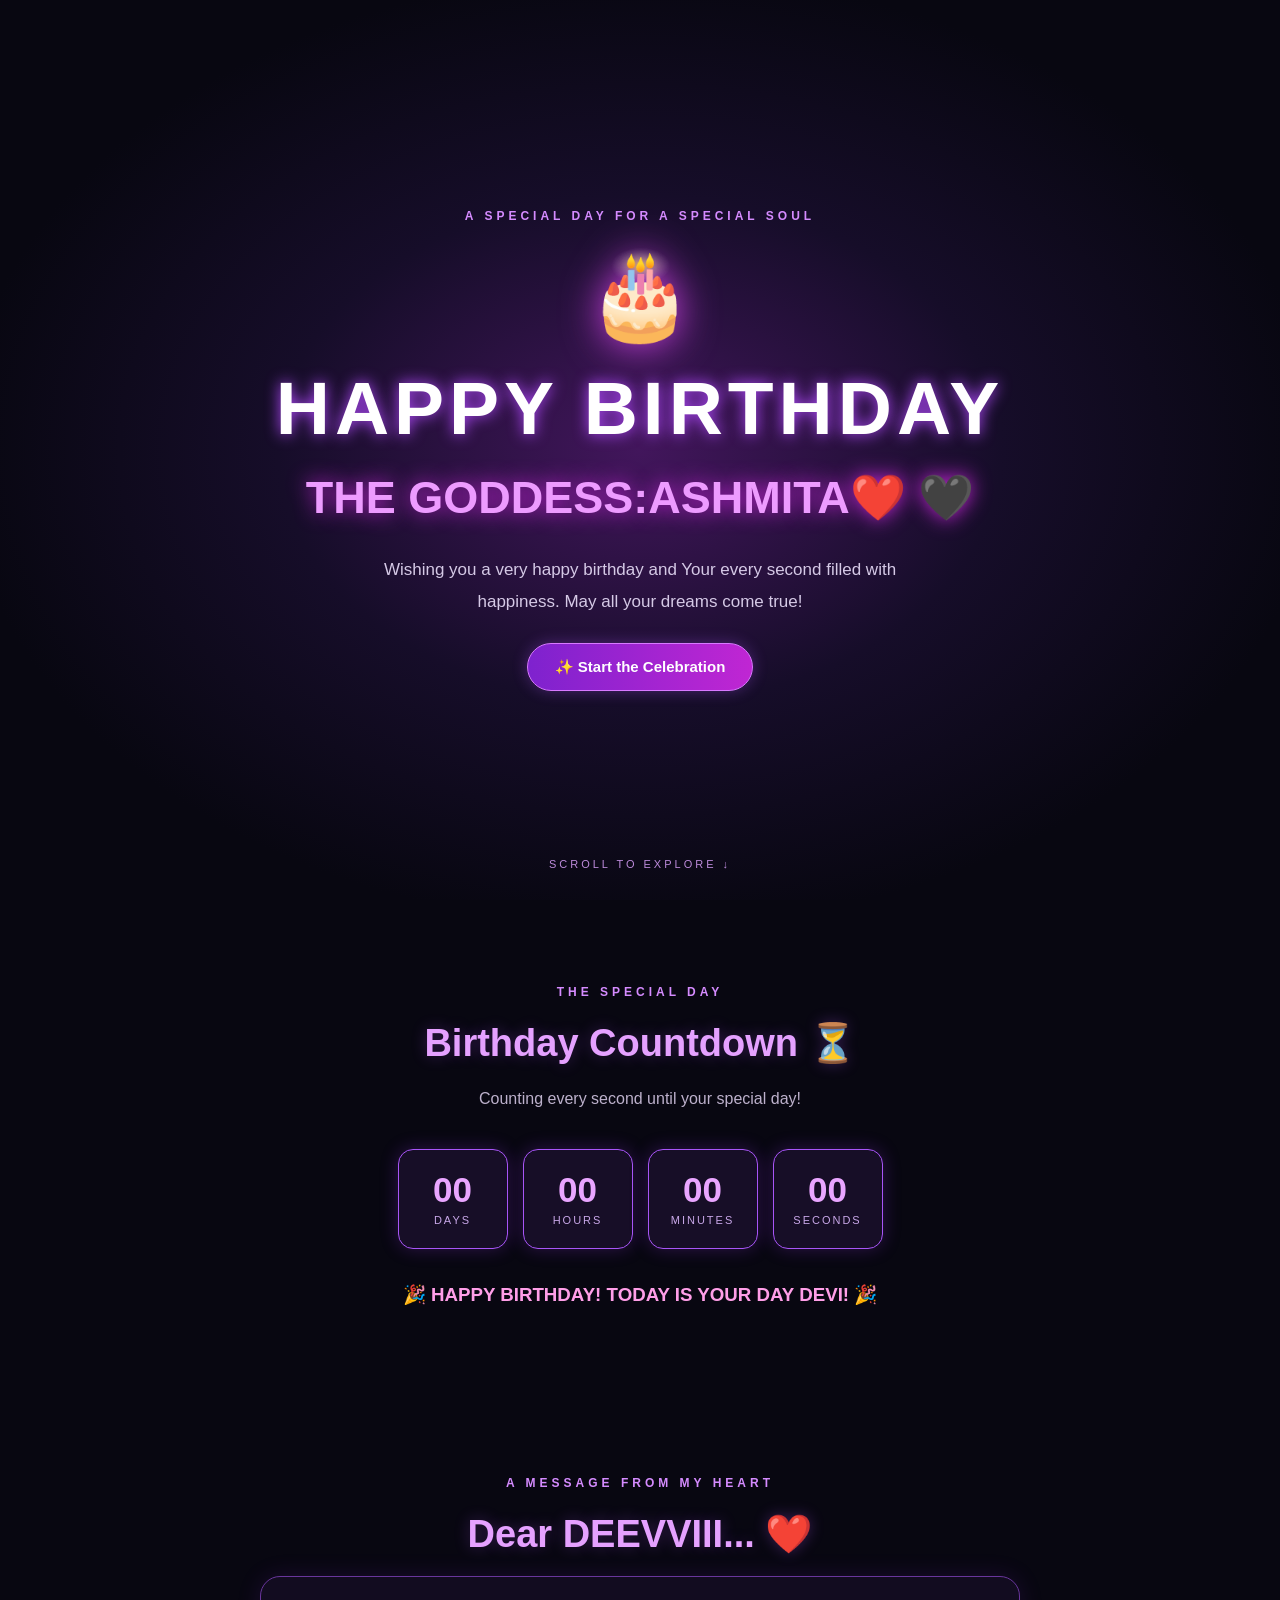
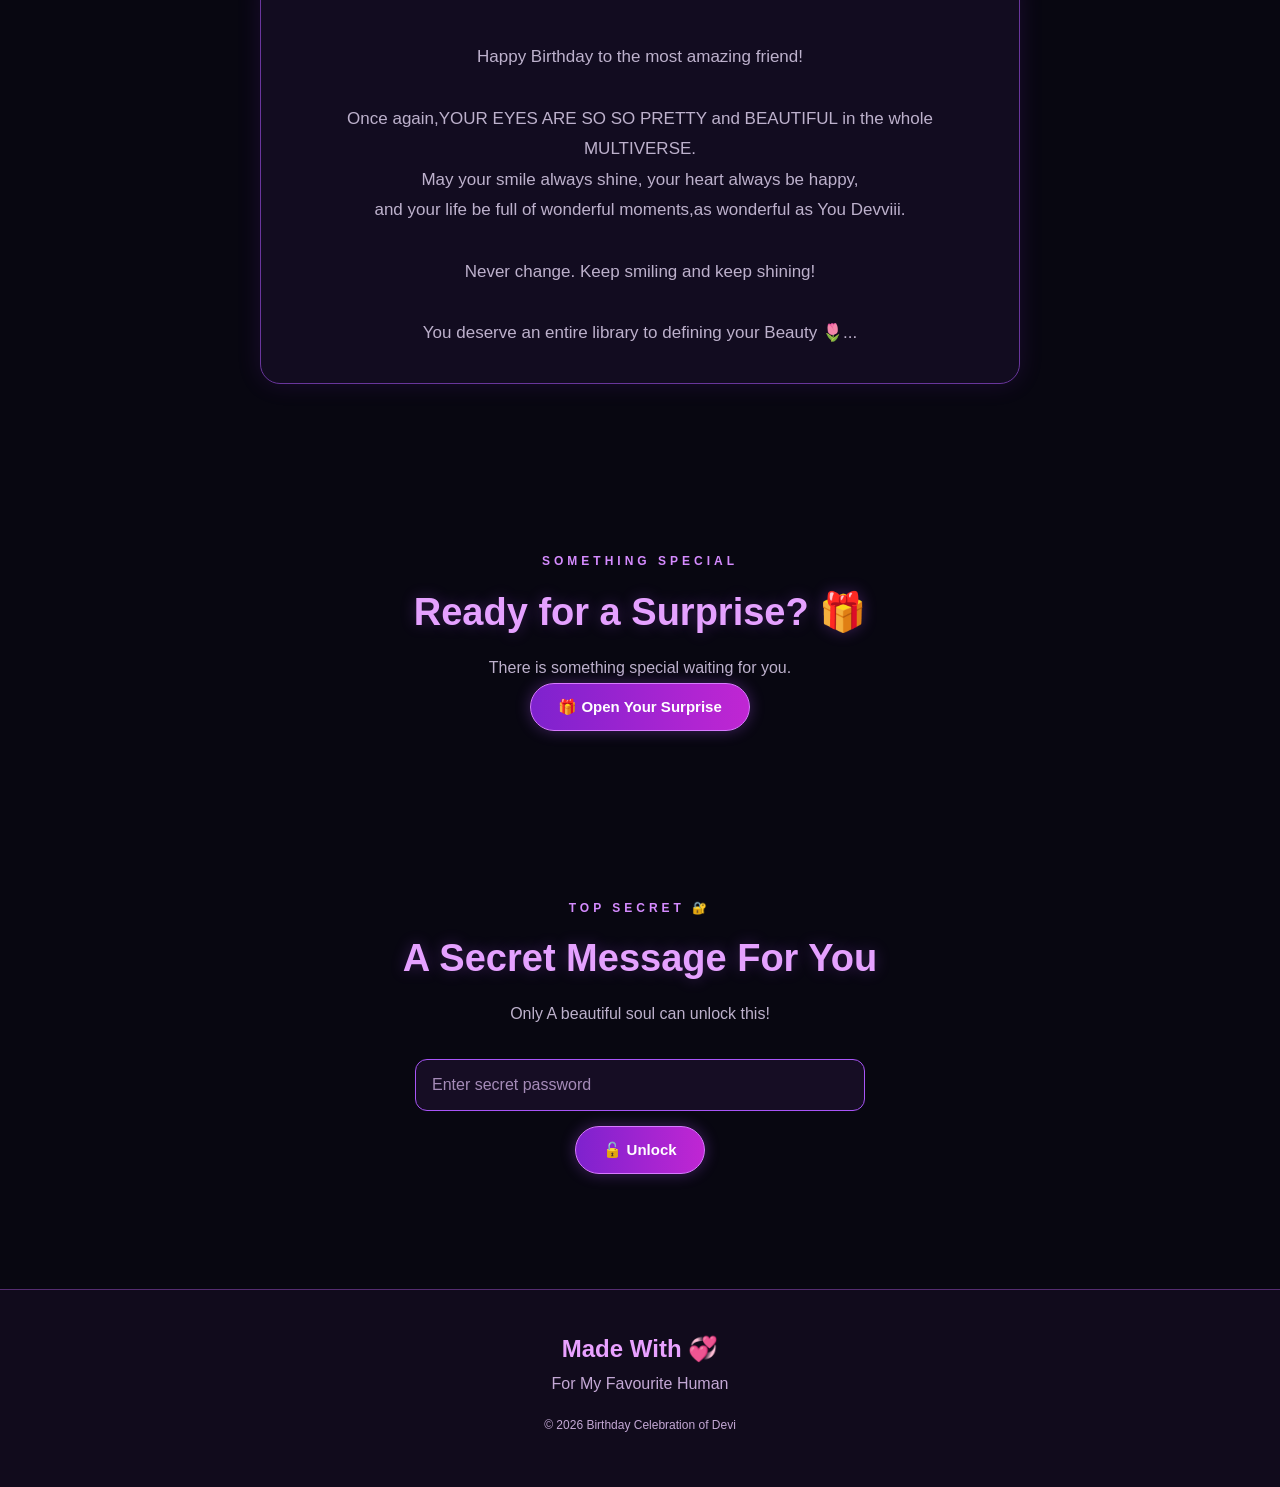
==== index.html @ a3183020 "Birthday website" ====
<!DOCTYPE html>
<html lang="en">
<head>
    <meta charset="UTF-8">
    <meta name="viewport" content="width=device-width, initial-scale=1.0">

    <title>Hello,November</title>

    <link rel="stylesheet" href="style.css">
</head>

<body>

    <!-- Background stars -->
    <div class="stars" id="stars"></div>

    <!-- Main birthday section -->
    <header class="hero">

        <p class="top-text">A SPECIAL DAY FOR A SPECIAL SOUL</p>

        <div class="birthday-icon">🎂</div>

        <h1>HAPPY BIRTHDAY</h1>

        <h2 id="friendName">The Goddess:ASHMITA❤️</h2>

        <p class="hero-message">
            Wishing you a very happy birthday and Your every second filled with
            happiness.
            May all your dreams come true!
        </p>

        <button class="main-btn" id="startBtn">
            ✨ Start the Celebration
        </button>

        <p class="scroll-text">SCROLL TO EXPLORE ↓</p>

    </header>


    <!-- Countdown section -->
    <section class="section countdown-section">

        <p class="section-label">THE SPECIAL DAY</p>

        <h2>Birthday Countdown ⏳</h2>

        <p>Counting every second until your special day!</p>

        <div class="countdown">

            <div class="time-box">
                <span id="days">00</span>
                <small>DAYS</small>
            </div>

            <div class="time-box">
                <span id="hours">00</span>
                <small>HOURS</small>
            </div>

            <div class="time-box">
                <span id="minutes">00</span>
                <small>MINUTES</small>
            </div>

            <div class="time-box">
                <span id="seconds">00</span>
                <small>SECONDS</small>
            </div>

        </div>

        <h3 id="countdownMessage"></h3>

    </section>


    <!-- Birthday message -->
    <section class="section message-section">

        <p class="section-label">A MESSAGE FROM MY HEART</p>

        <h2>Dear DEEVVIII... ❤️</h2>

        <p class="letter">
            Happy Birthday to the most amazing friend!

            Once again,YOUR EYES ARE SO SO PRETTY and BEAUTIFUL in the whole MULTIVERSE.
                May your smile always shine, your heart always be happy,
                and your life be full of wonderful moments,as wonderful as You Devviii.

            Never change. Keep smiling and keep shining!

            You deserve an entire library to defining your Beauty 🌷...
        </p>

    </section>

    <!-- Surprise section -->
    <section class="section surprise-section">

        <p class="section-label">SOMETHING SPECIAL</p>

        <h2>Ready for a Surprise? 🎁</h2>

        <p>There is something special waiting for you.</p>

        <button id="surpriseBtn" class="main-btn">
            🎁 Open Your Surprise
        </button>

        <div id="surpriseMessage" class="surprise hidden">

            <div class="surprise-icon">💜</div>

            <h2>You Are Truly Special!</h2>

            <p>
                No matter how many birthdays pass,
                May your month of November be filled with blessing,happiness,joy and peace.
                You love 'Tulip' and 'Bougainvillea'🌷but you are more than the sum of these🪷...YOU ARE A WHOLE GARDEN OF FLOWER...
            </p>

            <h3>HAPPY BIRTHDAY! 🥳</h3>
            <section class="section gallery-section">

                <p class="section-label">YOUR LITTLE HAPPINESS</p>
                <p>Some are too special to you.</p>

                <div class="gallery">

                    <div class="photo-card">
                        <img src="http://localhost/devi/images/tulip.jpg">
                        <p>This flower describe your infinite Beauty...💖</p>
                    </div>

                    <div class="photo-card">
                        <img src="http://localhost/devi/images/icecream.jpg">
                        <p> This sweetness belongs to you...💝</p>
                    </div>

                    <div class="photo-card">
                        <img src="http://localhost/devi/images/ghungroo.webp">
                        <p> Your eternal beauty,passion,and grace all come from here...💞</p>
                    </div>

                </div>

            </section>
            

        </div>

    </section>


    <!-- Password section -->
    <section class="section secret-section">

        <p class="section-label">TOP SECRET 🔐</p>

        <h2>A Secret Message For You</h2>

        <p>Only A beautiful soul can unlock this!</p>

        <div class="password-box">

            <input
                type="password"
                id="passwordInput"
                placeholder="Enter secret password"
            >

            <button id="unlockBtn" class="main-btn">
                🔓 Unlock
            </button>

            <p id="passwordError"></p>

        </div>

        <div id="secretMessage" class="secret-message hidden">

            <h2>🔓 Secret Unlocked!</h2>

            <p>
                You are one of the best things that ever
                happened to me.

                Thank you for being my Friend.
                Whatever happens, remember that you
                will always be a special person to me and If Life is a book then You are the best Chapter of my book.

                BEST DEVOTEE FOREVER DEVI!💗💕...
            </p>
            <section class="section music-section">

                <p class="section-label">A LITTLE MUSIC</p>

                <h2>Let's Celebrate 🎵</h2>

                <p>A special song for a special person.</p>

                <button id="musicBtn" class="main-btn">
                    ▶ Play Beautiful Music
                </button>

                <audio id="birthdayMusic" loop>
                <source src="http://localhost/devi/images/song.mp3" type="audio/mpeg">
                </audio>

            </section>

        </div>

    </section>


    <!-- Footer -->
    <footer>

        <h2>Made With 💞</h2>

        <p>For My Favourite Human</p>

        <p class="footer-text">© 2026 Birthday Celebration of Devi</p>

    </footer>


    <!-- Confetti -->
    <canvas id="confettiCanvas"></canvas>

    <script src="script.js"></script>

</body>
</html>
---- style.css ----
* {
    margin: 0;
    padding: 0;
    box-sizing: border-box;
}

html {
    scroll-behavior: smooth;
}

body {
    background: #080711;
    color: white;
    font-family: 'Segoe UI', Arial, sans-serif;
    overflow-x: hidden;
}

.stars {
    position: fixed;
    inset: 0;
    pointer-events: none;
    z-index: 0;
    background-image:
        radial-gradient(white 1px, transparent 1px),
        radial-gradient(#a855f7 1px, transparent 1px);
    background-size: 75px 75px, 110px 110px;
    background-position: 0 0, 35px 35px;
    opacity: 0.35;
}

.hero {
    min-height: 100vh;
    padding: 30px 20px;
    display: flex;
    flex-direction: column;
    align-items: center;
    justify-content: center;
    text-align: center;
    position: relative;
    z-index: 1;
    background:
        radial-gradient(ellipse at center, #42165c 0%, #160d29 40%, #080711 75%);
}

.top-text,
.section-label {
    color: #d58bff;
    font-size: 12px;
    letter-spacing: 4px;
    font-weight: bold;
    margin-bottom: 22px;
}

.birthday-icon {
    font-size: 85px;
    margin-bottom: 20px;
    animation: bounce 2s infinite;
    filter: drop-shadow(0 0 20px #d946ef);
}

.hero h1 {
    font-size: clamp(35px, 8vw, 75px);
    letter-spacing: 5px;
    color: white;
    text-shadow: 0 0 15px #b34bff;
}

.hero h2 {
    font-size: clamp(25px, 5vw, 45px);
    margin: 20px 0;
    color: #ed9bff;
    text-shadow: 0 0 20px #c026d3;
}

.hero-message {
    max-width: 550px;
    line-height: 1.9;
    color: #d5c9e6;
    margin: 10px auto 25px;
    font-size: 17px;
}

.main-btn {
    border: 1px solid #d879ff;
    padding: 14px 27px;
    border-radius: 30px;
    color: white;
    background: linear-gradient(90deg, #7e22ce, #c026d3);
    cursor: pointer;
    font-size: 15px;
    font-weight: bold;
    transition: 0.3s;
    box-shadow: 0 0 15px #a855f755;
}

.main-btn:hover {
    transform: translateY(-4px) scale(1.04);
    box-shadow: 0 0 30px #c026d3;
}

.scroll-text {
    position: absolute;
    bottom: 30px;
    font-size: 11px;
    letter-spacing: 3px;
    color: #bd8bdb;
}

.section {
    position: relative;
    z-index: 1;
    padding: 85px 20px;
    text-align: center;
    max-width: 1100px;
    margin: auto;
}

.section h2 {
    color: #e5a1ff;
    font-size: clamp(27px, 5vw, 38px);
    margin-bottom: 20px;
    text-shadow: 0 0 15px #9d4edd55;
}

.section > p:not(.section-label) {
    color: #bdb1cc;
    line-height: 1.8;
}

.countdown {
    display: flex;
    justify-content: center;
    flex-wrap: wrap;
    gap: 15px;
    margin: 35px auto;
}

.time-box {
    width: 110px;
    padding: 20px 10px;
    border: 1px solid #a855f7;
    border-radius: 15px;
    background: #170e27;
    box-shadow: 0 0 18px #9333ea44;
}

.time-box span {
    display: block;
    font-size: 35px;
    font-weight: bold;
    color: #e9a5ff;
}

.time-box small {
    font-size: 11px;
    color: #c8a7e8;
    letter-spacing: 2px;
}

#countdownMessage {
    color: #ff9ee8;
    margin-top: 20px;
}

.message-section {
    max-width: 800px;
}

.letter {
    white-space: pre-line;
    line-height: 2.2;
    font-size: 17px;
    color: #d4c6e5;
    background: #120c20;
    border: 1px solid #69369c;
    border-radius: 20px;
    padding: 35px;
    box-shadow: 0 0 25px #9333ea22;
}

.signature {
    margin-top: 25px;
    color: #e59cff !important;
    font-size: 20px;
    font-style: italic;
}

.gallery {
    display: grid;
    grid-template-columns: repeat(3, 1fr);
    gap: 20px;
    margin-top: 40px;
}

.photo-card {
    padding: 12px;
    background: #171023;
    border: 1px solid #8839b8;
    border-radius: 18px;
    transition: 0.4s;
}

.photo-card:hover {
    transform: translateY(-10px);
    box-shadow: 0 0 25px #a855f788;
}

.photo-card img {
    width: 100%;
    height: 200px;
    object-fit: cover;
    border-radius: 12px;
    display: block;
}

.photo-card p {
    margin-top: 15px;
    padding-bottom: 5px;
    color: #e5a1ff;
}

.music-section {
    border-top: 1px solid #39204d;
    border-bottom: 1px solid #39204d;
}

.music-section .main-btn {
    margin-top: 25px;
}

.surprise {
    max-width: 650px;
    padding: 35px;
    margin: 35px auto 0;
    border: 1px solid #d946ef;
    border-radius: 25px;
    background: linear-gradient(135deg, #231035, #100b20);
    box-shadow: 0 0 35px #a855f755;
    animation: reveal 0.8s ease;
}

.surprise-icon {
    font-size: 55px;
    margin-bottom: 20px;
}

.surprise p,
.secret-message p {
    color: #e0d2ed;
    line-height: 2;
    white-space: pre-line;
}

.surprise h3 {
    color: #f0a1ff;
    margin-top: 25px;
}

.hidden {
    display: none !important;
}

.password-box {
    max-width: 450px;
    margin: 30px auto;
}

.password-box input {
    width: 100%;
    padding: 16px;
    margin-bottom: 15px;
    border: 1px solid #a855f7;
    border-radius: 12px;
    outline: none;
    background: #160d24;
    color: white;
    font-size: 16px;
}

.password-box input:focus {
    box-shadow: 0 0 15px #a855f7;
}

.password-box input::placeholder {
    color: #a58bb8;
}

#passwordError {
    color: #ff6b9d;
    margin-top: 15px;
}

.secret-message {
    max-width: 650px;
    padding: 30px;
    margin: 30px auto;
    background: #1b1029;
    border: 1px solid #d946ef;
    border-radius: 20px;
    box-shadow: 0 0 30px #a855f755;
    animation: reveal 0.8s ease;
}

footer {
    position: relative;
    z-index: 1;
    text-align: center;
    padding: 45px 15px;
    background: #110b1c;
    border-top: 1px solid #542c70;
}

footer h2 {
    color: #e9a1ff;
    margin-bottom: 12px;
}

footer p {
    color: #c4a8d5;
    margin: 10px;
}

.footer-text {
    font-size: 12px;
    margin-top: 25px;
}

#confettiCanvas {
    position: fixed;
    inset: 0;
    width: 100%;
    height: 100%;
    pointer-events: none;
    z-index: 10;
}

@keyframes bounce {
    0%, 100% {
        transform: translateY(0);
    }
    50% {
        transform: translateY(-15px);
    }
}

@keyframes reveal {
    from {
        opacity: 0;
        transform: scale(0.85);
    }
    to {
        opacity: 1;
        transform: scale(1);
    }
}

@media(max-width: 650px) {
    .gallery {
        grid-template-columns: 1fr;
        max-width: 400px;
        margin-left: auto;
        margin-right: auto;
    }

    .photo-card img {
        height: 250px;
    }

    .letter {
        padding: 22px;
        font-size: 15px;
    }

    .time-box {
        width: 85px;
    }

    .time-box span {
        font-size: 27px;
    }

    .section {
        padding: 65px 18px;
    }

    .top-text {
        letter-spacing: 2px;
    }
}

@keyframes twinkle {
    from {
        opacity: 0.2;
        transform: scale(0.7);
    }

    to {
        opacity: 1;
        transform: scale(1.4);
    }
}
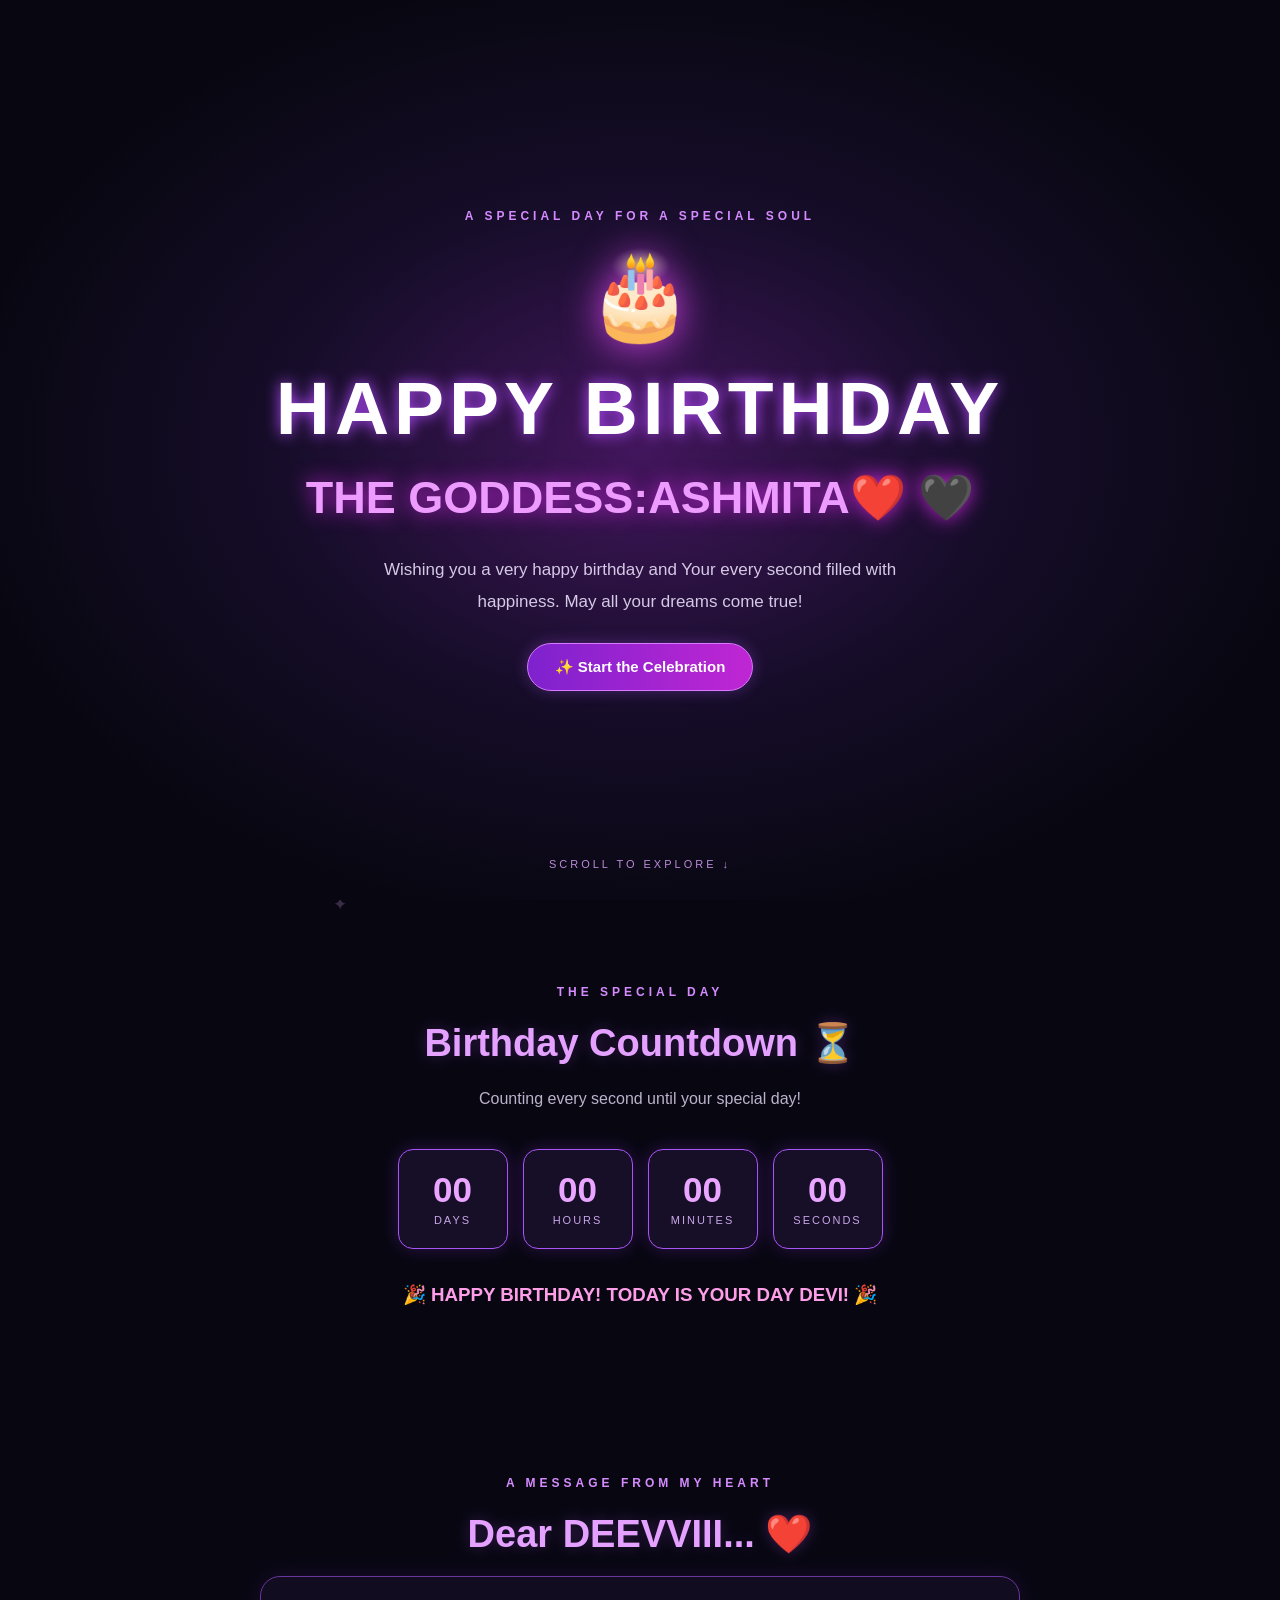
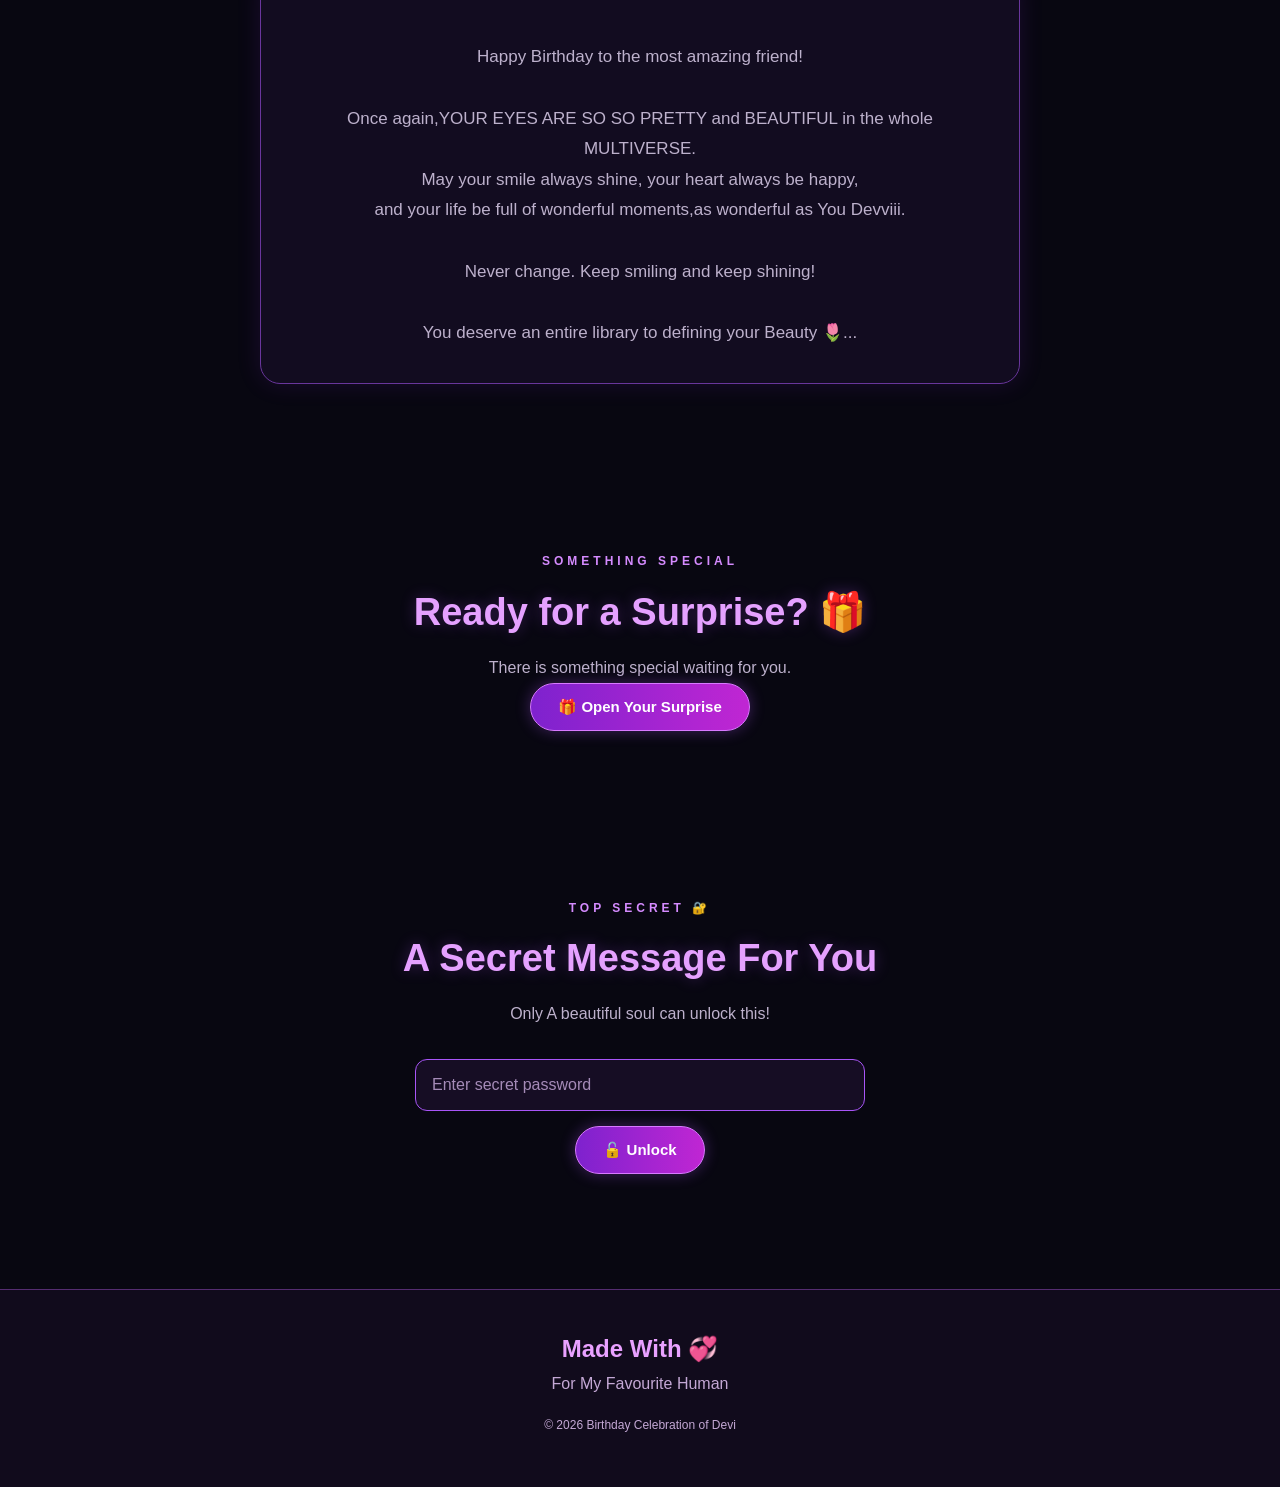
==== commit 52dc7805: "Update index.html" ====
--- a/index.html
+++ b/index.html
@@ -134,17 +134,17 @@
                 <div class="gallery">
 
                     <div class="photo-card">
-                        <img src="http://localhost/devi/images/tulip.jpg">
+                        <img src="images/tulip.jpg" alt="Tulip flower">
                         <p>This flower describe your infinite Beauty...💖</p>
                     </div>
 
                     <div class="photo-card">
-                        <img src="http://localhost/devi/images/icecream.jpg">
+                        <img src="images/icecream.jpg" alt="Icecream">
                         <p> This sweetness belongs to you...💝</p>
                     </div>
 
                     <div class="photo-card">
-                        <img src="http://localhost/devi/images/ghungroo.webp">
+                        <img src="images/ghungroo.webp" alt="Ghungroo">
                         <p> Your eternal beauty,passion,and grace all come from here...💞</p>
                     </div>
 
@@ -210,7 +210,7 @@
                 </button>
 
                 <audio id="birthdayMusic" loop>
-                <source src="http://localhost/devi/images/song.mp3" type="audio/mpeg">
+                <source src="images/song.mp3" type="audio/mpeg">
                 </audio>
 
             </section>
--- a/style.css
+++ b/style.css
@@ -400,3 +400,30 @@
         transform: scale(1.4);
     }
 }
+.gallery {
+    display: grid;
+    grid-template-columns: repeat(3, 1fr);
+    gap: 12px;
+    width: 100%;
+}
+
+.gallery img {
+    display: block;
+    width: 100%;
+    height: 180px;
+    object-fit: cover;
+    border-radius: 12px;
+}
+
+@media (max-width: 600px) {
+    .gallery {
+        grid-template-columns: 1fr;
+    }
+
+    .gallery img {
+        width: 100%;
+        height: auto;
+        max-height: 350px;
+        object-fit: contain;
+    }
+}
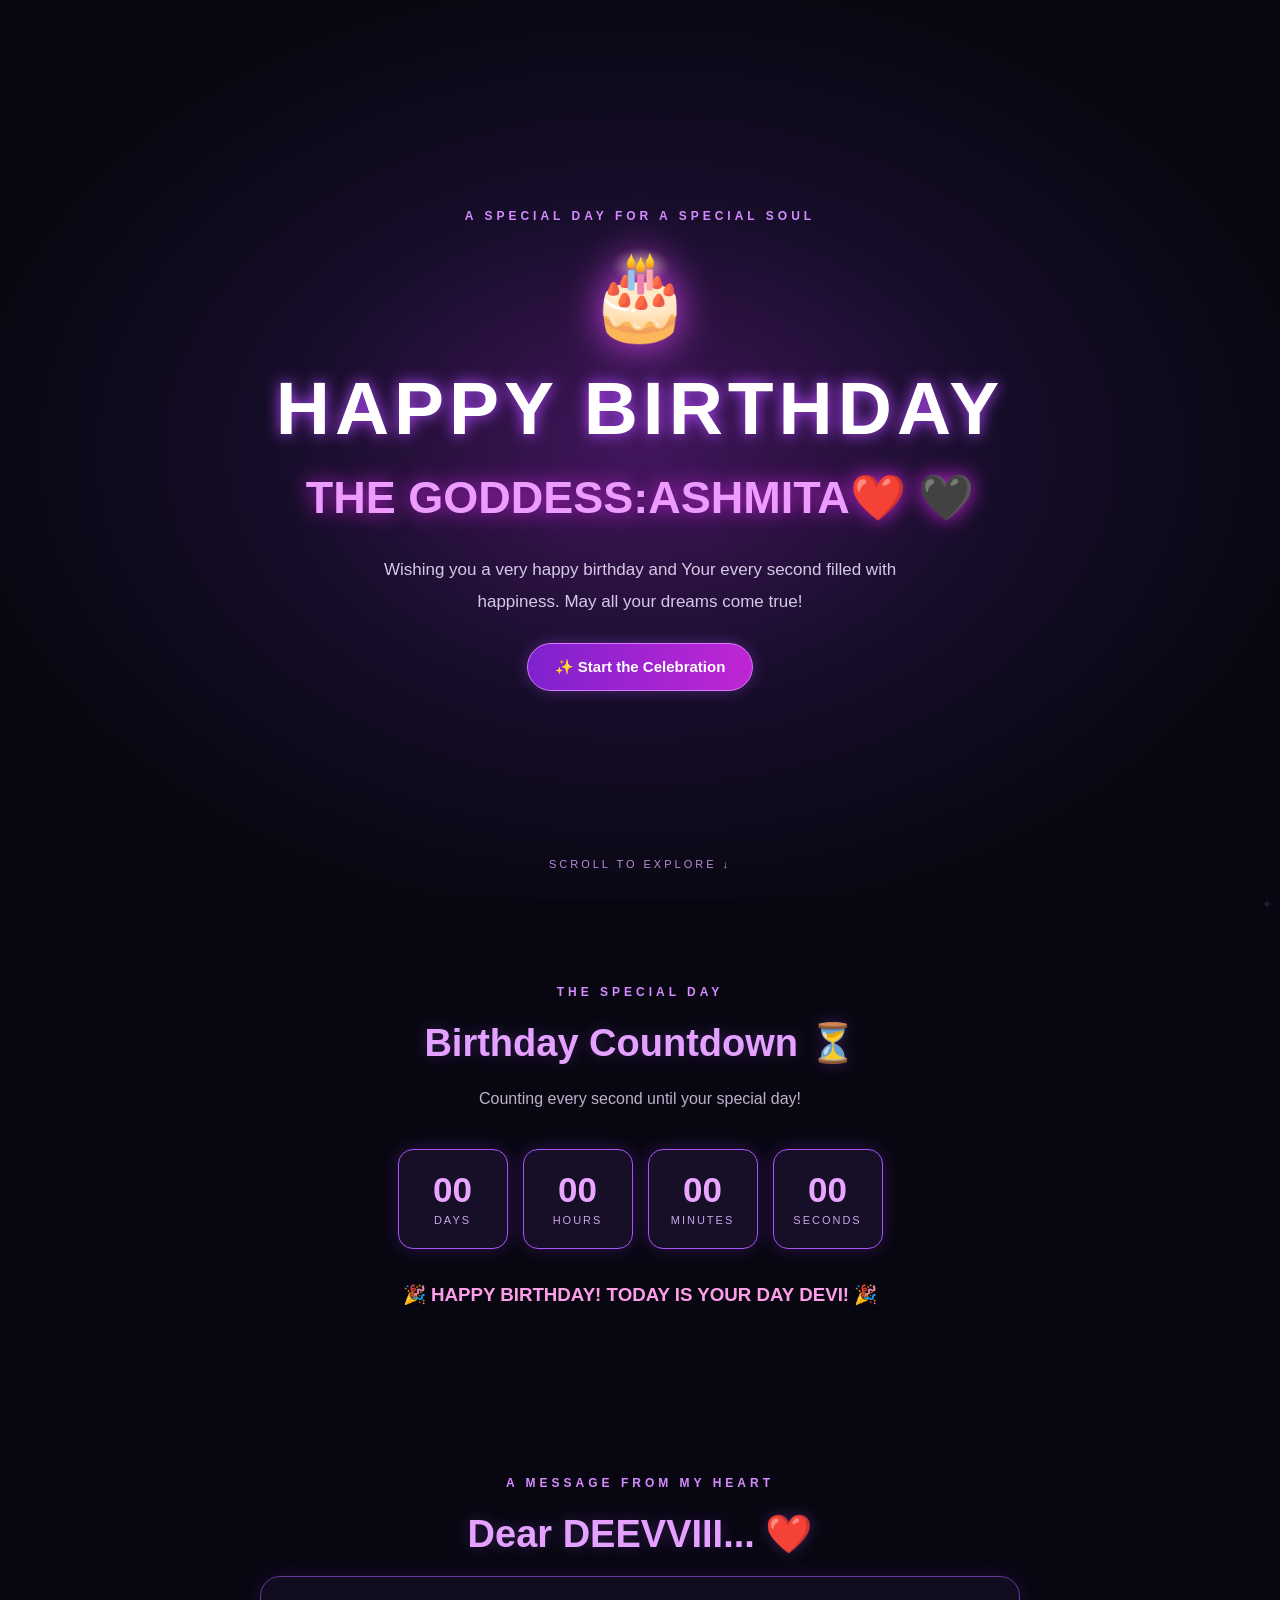
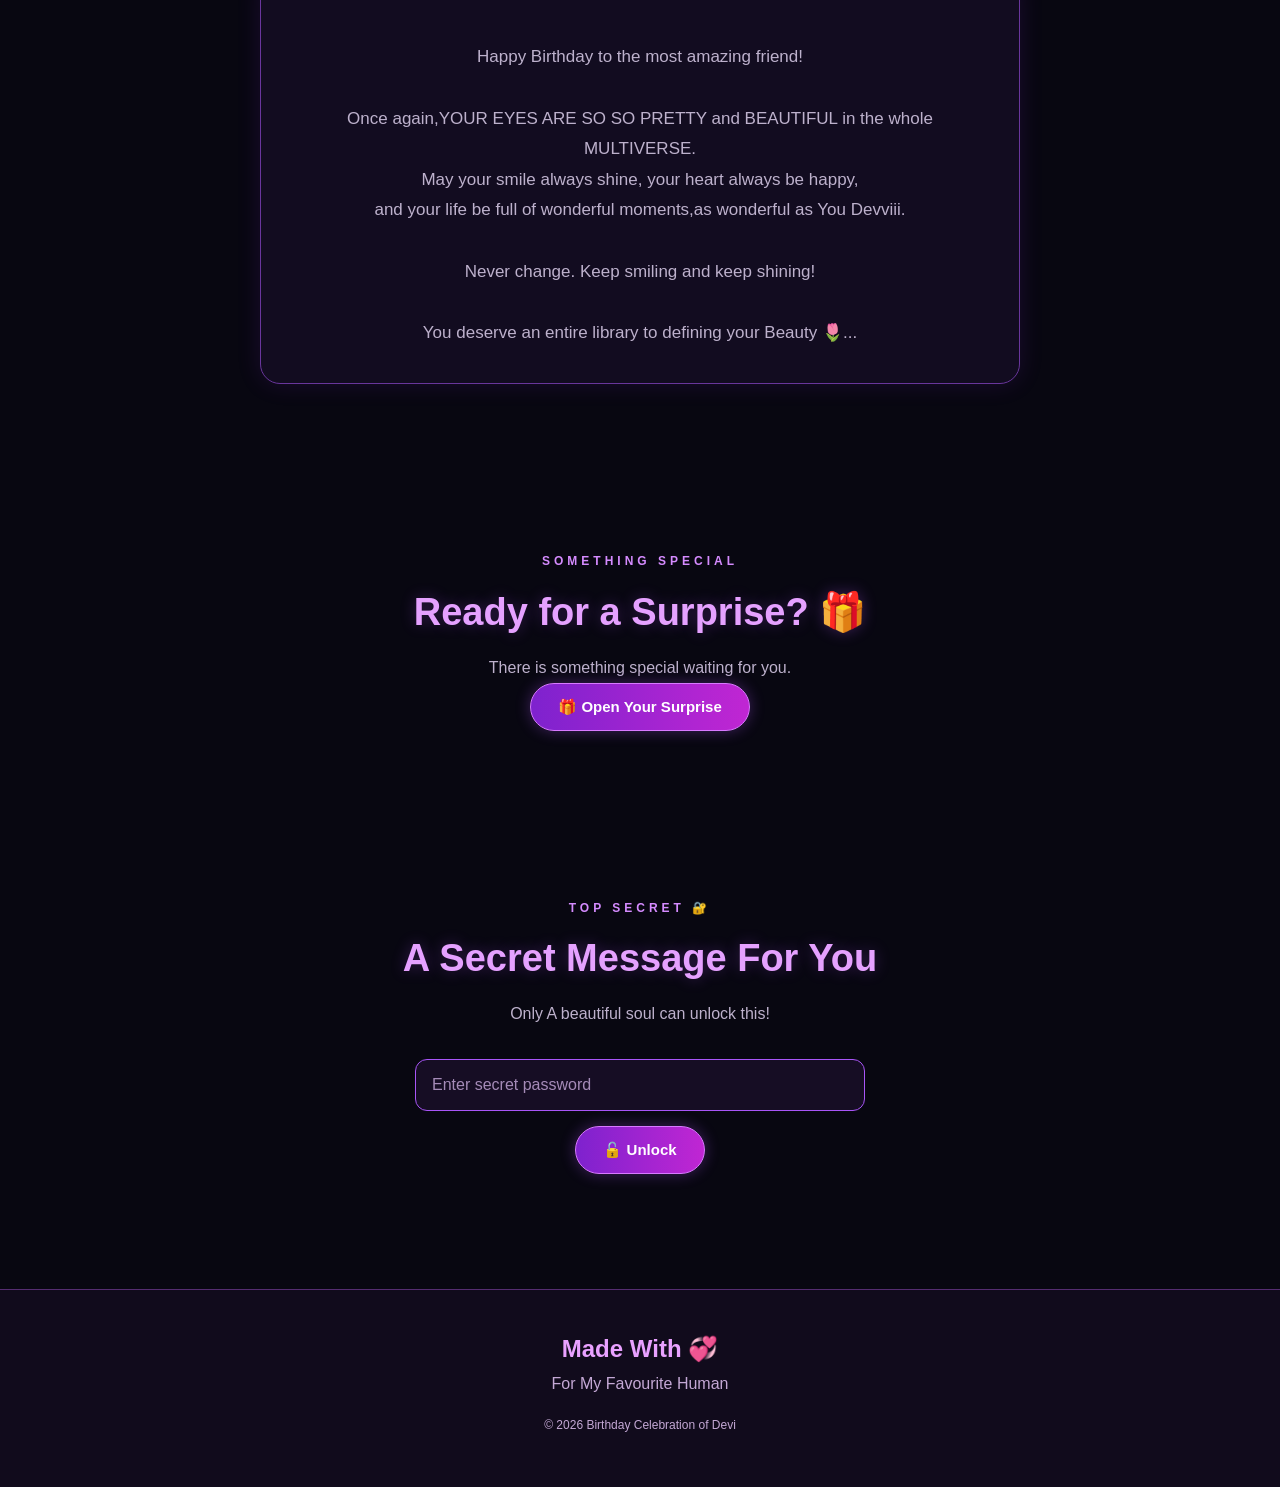
==== commit 808a9109: "Update index.html" ====
--- a/index.html
+++ b/index.html
@@ -135,7 +135,7 @@
 
                     <div class="photo-card">
                         <img src="images/tulip.jpg" alt="Tulip flower">
-                        <p>This flower describe your infinite Beauty...💖</p>
+                        <p>This flower symbolizes your infinite Beauty...💖</p>
                     </div>
 
                     <div class="photo-card">
--- a/style.css
+++ b/style.css
@@ -427,3 +427,32 @@
         object-fit: contain;
     }
 }
+/* Tablet layout */
+@media (min-width: 601px) and (max-width: 1024px) {
+    .gallery {
+        grid-template-columns: repeat(2, 1fr);
+        gap: 18px;
+    }
+
+    .photo-card img {
+        width: 100%;
+        height: 250px;
+        object-fit: cover;
+    }
+
+    .hero h1 {
+        font-size: 42px;
+    }
+}
+
+/* Mobile layout */
+@media (max-width: 600px) {
+    .gallery {
+        grid-template-columns: 1fr;
+    }
+
+    .photo-card img {
+        width: 100%;
+        height: auto;
+    }
+}
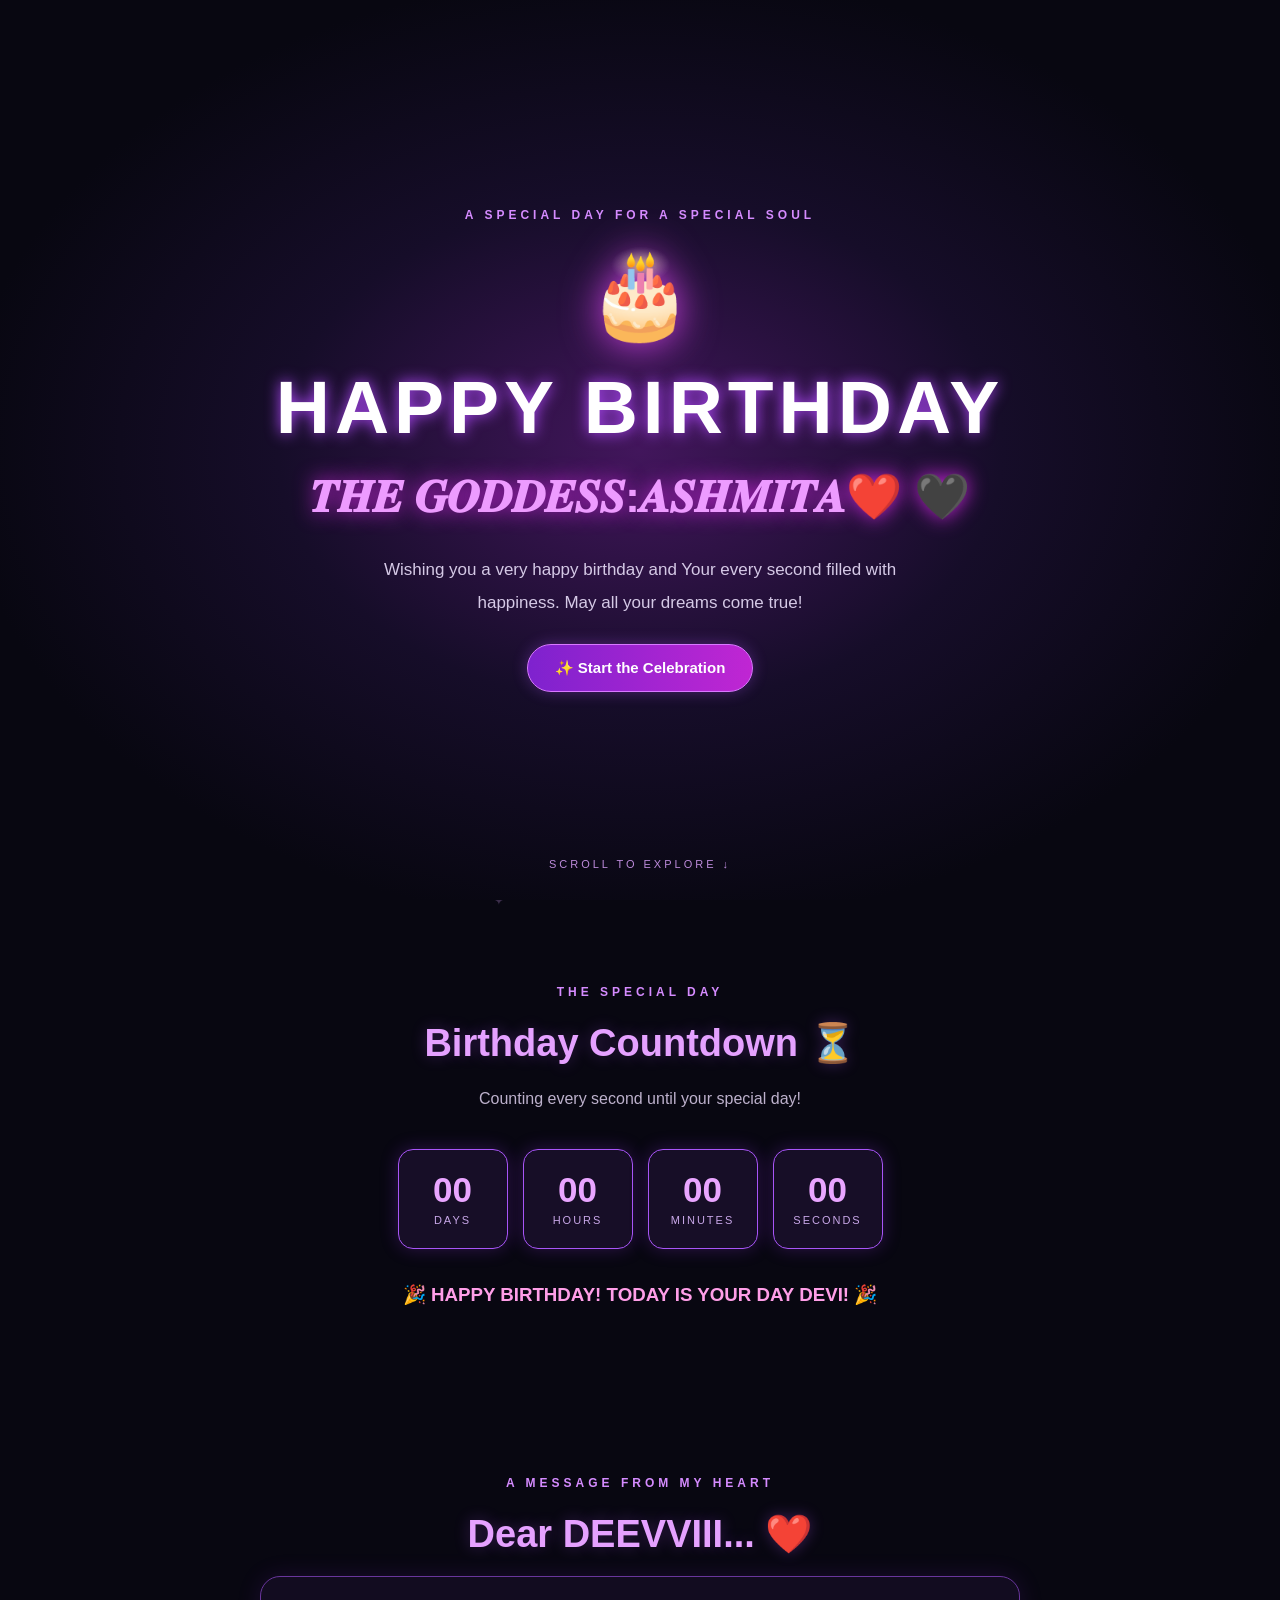
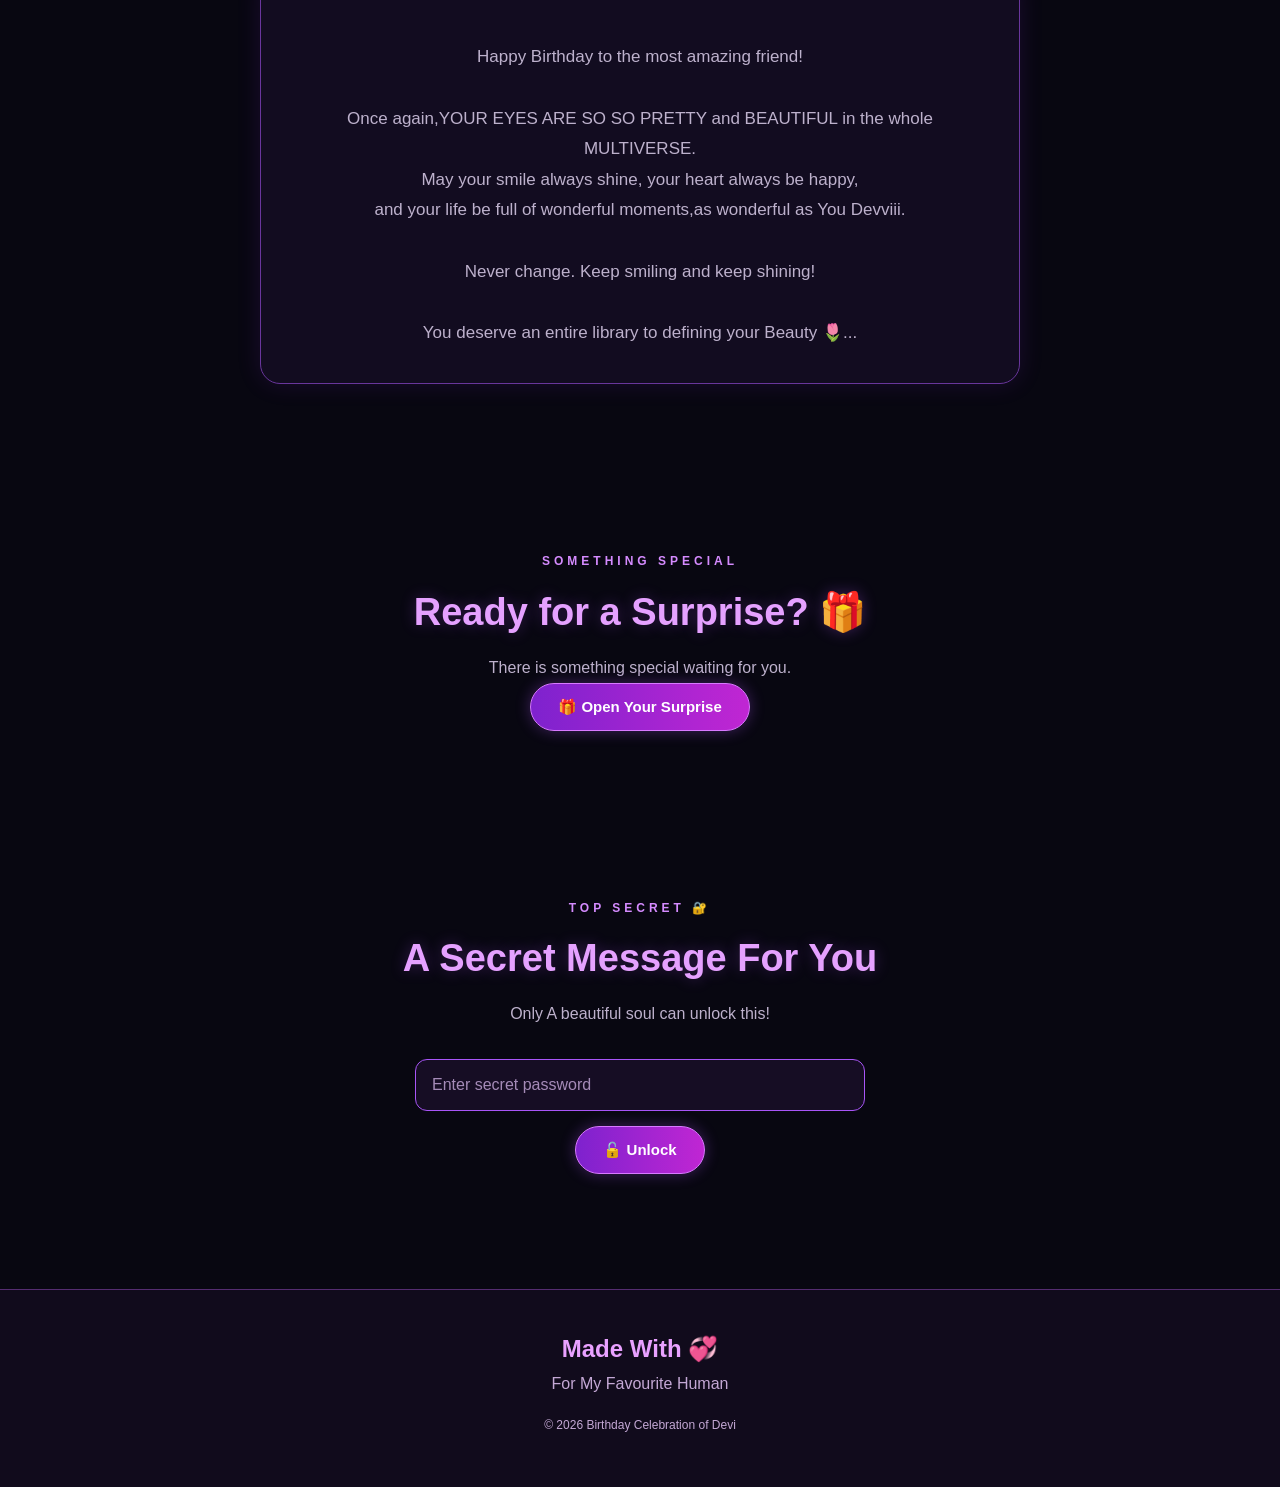
==== commit 95c5fb1e: "Update index.html" ====
--- a/index.html
+++ b/index.html
@@ -24,7 +24,7 @@
 
         <h1>HAPPY BIRTHDAY</h1>
 
-        <h2 id="friendName">The Goddess:ASHMITA❤️</h2>
+        <h2 id="friendName">𝑻𝑯𝑬 𝑮𝑶𝑫𝑫𝑬𝑺𝑺:𝑨𝑺𝑯𝑴𝑰𝑻𝑨❤️</h2>
 
         <p class="hero-message">
             Wishing you a very happy birthday and Your every second filled with
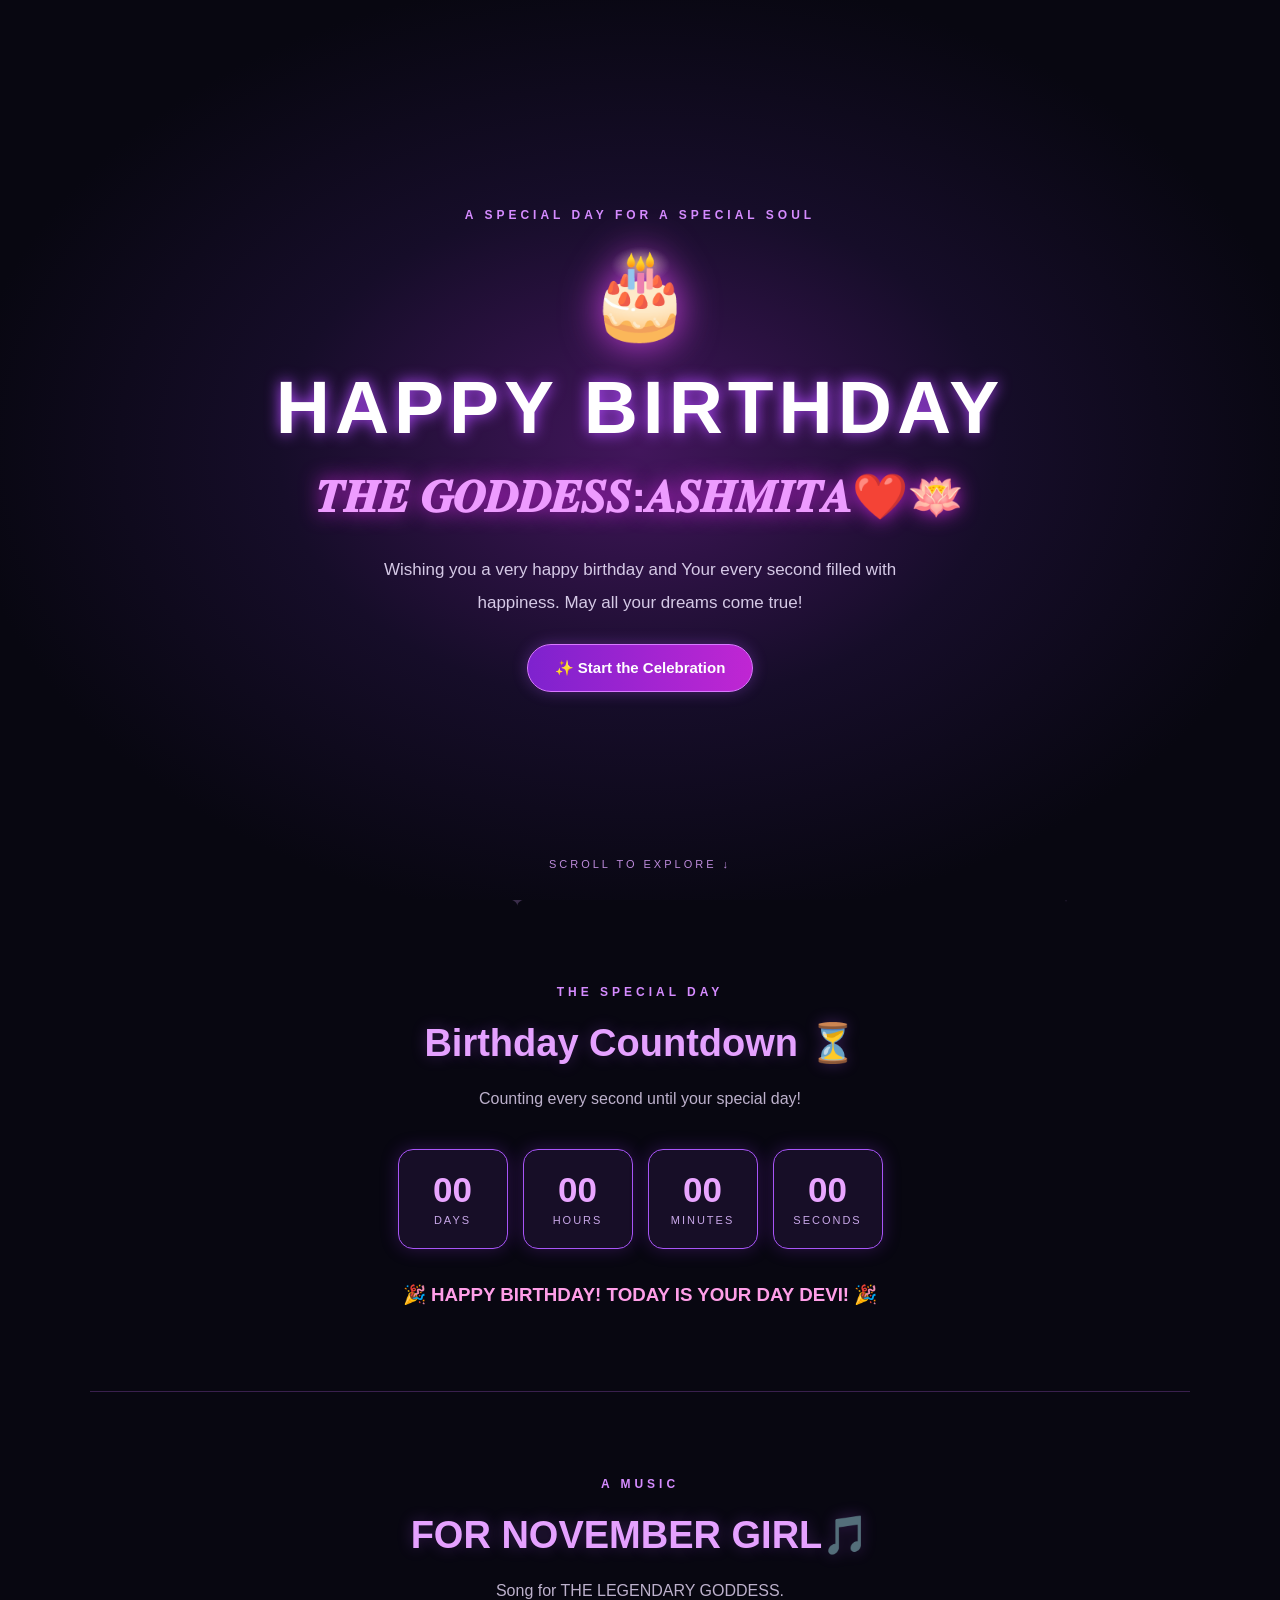
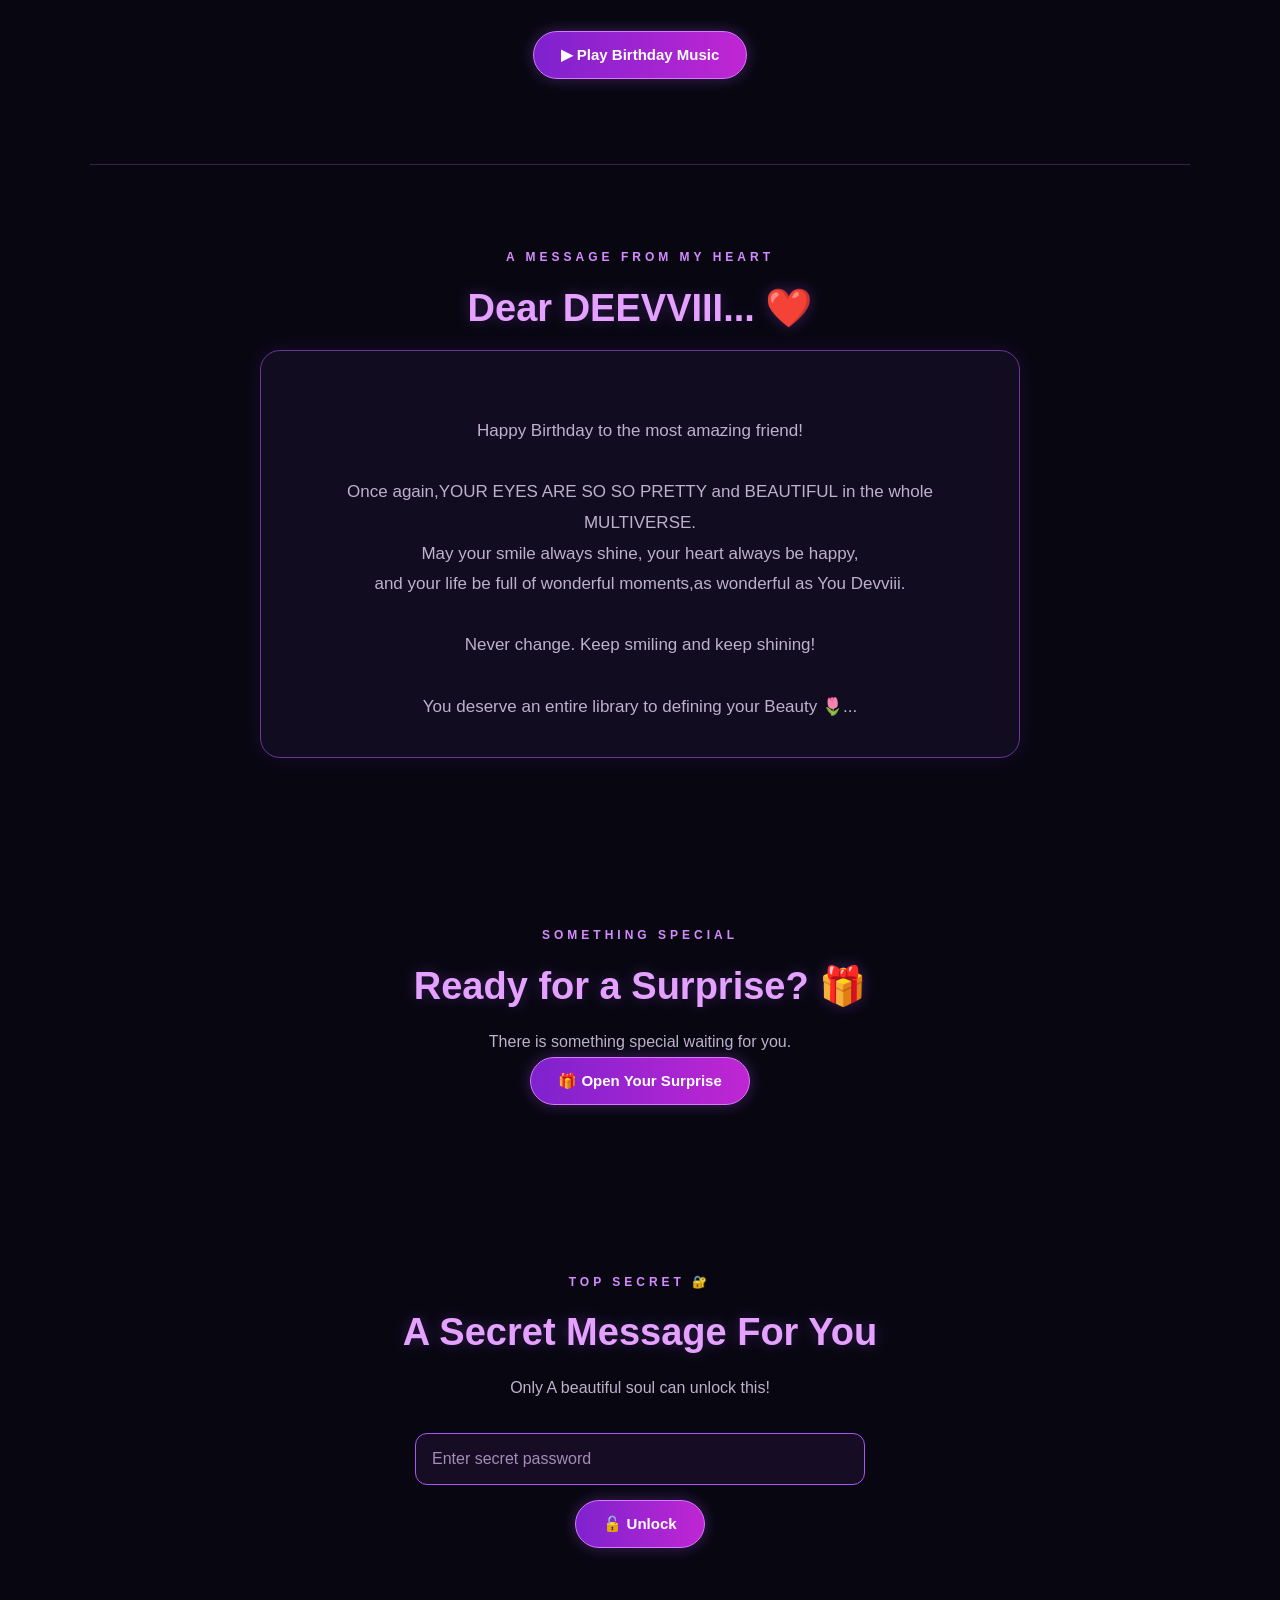
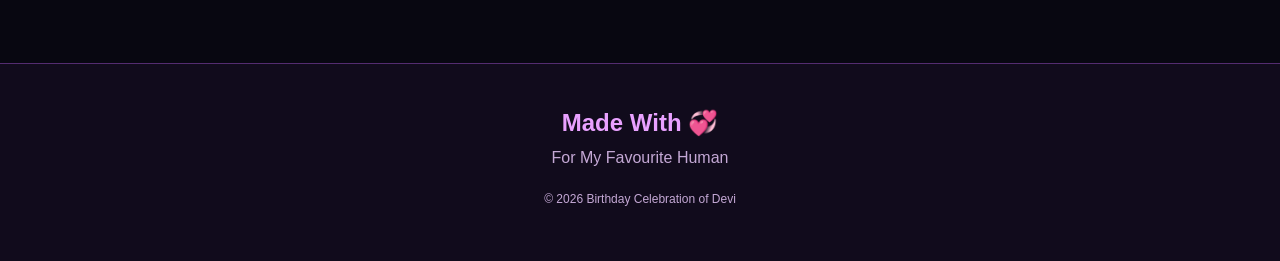
==== commit c2a85c40: "Update index.html" ====
--- a/index.html
+++ b/index.html
@@ -78,6 +78,24 @@
 
     </section>
 
+    <section class="section music-section">
+
+        <p class="section-label">A MUSIC</p>
+
+            <h2>FOR NOVEMBER GIRL🎵</h2>
+
+                <p>Song for THE LEGENDARY GODDESS.</p>
+
+                    <button id="musicBtn1" class="main-btn">
+                        ▶ Play Birthday Music
+                    </button>
+
+                    <audio id="birthdayMusic1" loop>
+                    <source src="images/song1.mp3" type="audio/mpeg">
+                    </audio>
+    </section>
+
+
 
     <!-- Birthday message -->
     <section class="section message-section">
@@ -205,11 +223,11 @@
 
                 <p>A special song for a special person.</p>
 
-                <button id="musicBtn" class="main-btn">
+                <button id="musicBtn2" class="main-btn">
                     ▶ Play Beautiful Music
                 </button>
 
-                <audio id="birthdayMusic" loop>
+                <audio id="birthdayMusic2" loop>
                 <source src="images/song.mp3" type="audio/mpeg">
                 </audio>
 
